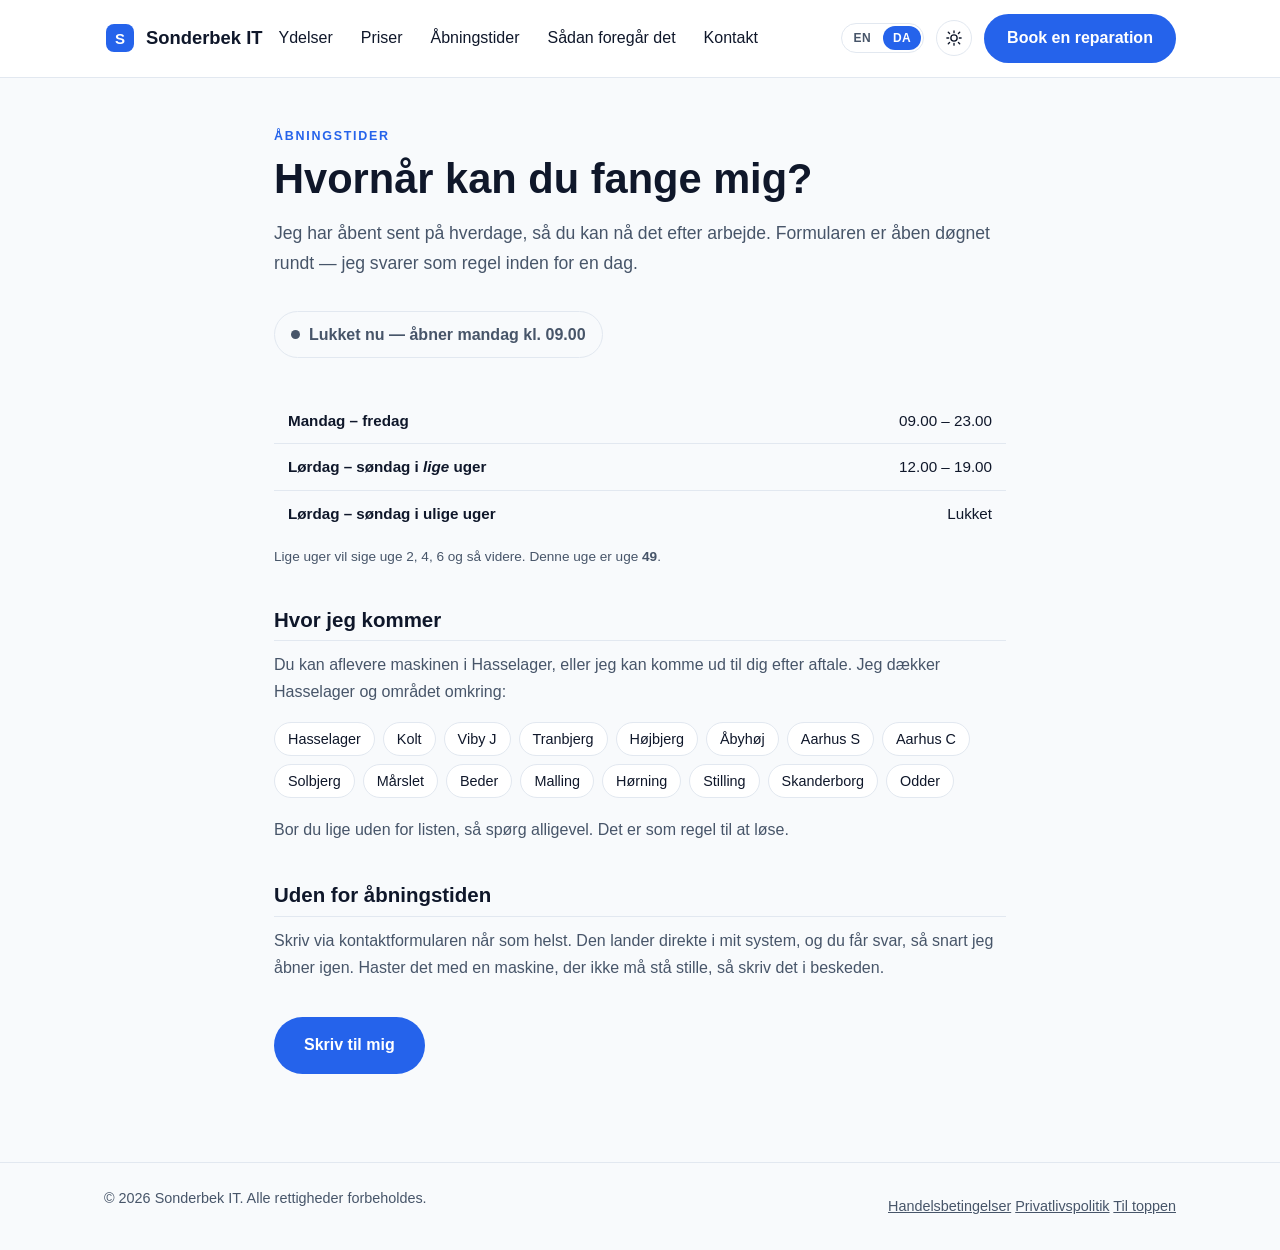
==== aabningstider.html @ d0eff86e "Publish prices, opening hours, terms and a privacy notice Four new pages, reachable from the nav and" ====
<!DOCTYPE html>
<html lang="da">
<head>
<meta charset="UTF-8">
<meta name="viewport" content="width=device-width, initial-scale=1.0">
<meta http-equiv="Content-Security-Policy" content="default-src 'self'; script-src 'self'; style-src 'self'; img-src 'self' data:; font-src 'self'; connect-src 'self' https://formsubmit.co; base-uri 'none'; form-action 'self'; object-src 'none'; upgrade-insecure-requests">
<meta name="referrer" content="strict-origin-when-cross-origin">
<title>Åbningstider — Sonderbek IT</title>
<meta name="description" content="Åbent 09-23 mandag til fredag og 12-19 i weekenden i lige uger. Computerhjælp i Hasselager, Viby, Tranbjerg og resten af Aarhus Syd.">
<link rel="canonical" href="https://mzdad.github.io/bytecare-homepage/aabningstider.html">
<meta property="og:type" content="website">
<meta property="og:site_name" content="Sonderbek IT">
<meta property="og:locale" content="da_DK">
<meta property="og:title" content="Åbningstider — Sonderbek IT">
<meta property="og:description" content="Åbent 09-23 mandag til fredag og 12-19 i weekenden i lige uger. Computerhjælp i Hasselager, Viby, Tranbjerg og resten af Aarhus Syd.">
<meta property="og:url" content="https://mzdad.github.io/bytecare-homepage/aabningstider.html">
<meta name="twitter:card" content="summary">
<link rel="stylesheet" href="css/styles.css">
<link rel="icon" href="data:image/svg+xml,%3Csvg xmlns='http://www.w3.org/2000/svg' viewBox='0 0 32 32'%3E%3Crect width='32' height='32' rx='8' fill='%232563eb'/%3E%3Ctext x='16' y='22' text-anchor='middle' font-family='Arial,Helvetica,sans-serif' font-weight='800' font-size='16' fill='white'%3ES%3C/text%3E%3C/svg%3E">
</head>
<body>

<a class="skip-link" href="#main" data-i18n="skipLink">Gå til hovedindhold</a>

<header class="site-header">
  <div class="container header-inner">
    <a href="index.html" class="logo" aria-label="Sonderbek IT forside" data-i18n-attr="aria-label:logoAria">
      <svg class="logo-mark" width="32" height="32" viewBox="0 0 32 32" fill="none" aria-hidden="true">
        <rect x="2" y="2" width="28" height="28" rx="8" fill="var(--brand)"/>
        <text x="16" y="21.5" text-anchor="middle" font-family="Arial, Helvetica, sans-serif" font-weight="800" font-size="15" fill="#fff">S</text>
      </svg>
      <span>Sonderbek IT</span>
    </a>

    <nav class="main-nav" aria-label="Primary">
      <ul class="nav-list" id="navList">
        <li><a href="index.html#services" data-i18n="navServices">Ydelser</a></li>
        <li><a href="priser.html" data-i18n="navPrices">Priser</a></li>
        <li><a href="aabningstider.html" data-i18n="navHours">Åbningstider</a></li>
        <li><a href="index.html#process" data-i18n="navProcess">Sådan foregår det</a></li>
        <li><a href="index.html#contact" data-i18n="navContact">Kontakt</a></li>
      </ul>
    </nav>

    <div class="header-controls">
      <div class="lang-toggle" role="group" aria-label="Language / Sprog">
        <button type="button" class="lang-btn" data-lang="en" aria-pressed="false">EN</button>
        <button type="button" class="lang-btn active" data-lang="da" aria-pressed="true">DA</button>
      </div>
      <button type="button" class="theme-toggle" id="themeToggle" aria-label="Skift til mørk tilstand">
        <svg class="icon-sun" viewBox="0 0 24 24" fill="none" aria-hidden="true">
          <circle cx="12" cy="12" r="4.2" stroke="currentColor" stroke-width="1.8"/>
          <path stroke="currentColor" stroke-width="1.8" stroke-linecap="round" d="M12 2.5v2.4M12 19.1v2.4M4.4 4.4l1.7 1.7M17.9 17.9l1.7 1.7M2.5 12h2.4M19.1 12h2.4M4.4 19.6l1.7-1.7M17.9 6.1l1.7-1.7"/>
        </svg>
        <svg class="icon-moon" viewBox="0 0 24 24" fill="none" aria-hidden="true">
          <path fill="currentColor" d="M20.5 14.6A8.5 8.5 0 0 1 9.4 3.5a.6.6 0 0 0-.7-.8A9.5 9.5 0 1 0 21.3 15.3a.6.6 0 0 0-.8-.7Z"/>
        </svg>
      </button>
      <a href="index.html#contact" class="btn btn-primary header-cta" data-i18n="headerCta">Book en reparation</a>
    </div>

    <button class="nav-toggle" id="navToggle" aria-expanded="false" aria-controls="navList">
      <span class="sr-only" data-i18n="menuSr">Menu</span>
      <span class="nav-toggle-bar" aria-hidden="true"></span>
      <span class="nav-toggle-bar" aria-hidden="true"></span>
      <span class="nav-toggle-bar" aria-hidden="true"></span>
    </button>
  </div>
</header>

<main id="main" class="info-main">
  <div class="container info-container">
    <p class="info-eyebrow" data-i18n="hoursEyebrow">Åbningstider</p>
    <h1 data-i18n="hoursTitle">Hvornår kan du fange mig?</h1>
    <p class="info-lead" data-i18n="hoursLead">Jeg har åbent sent på hverdage, så du kan nå det efter arbejde. Formularen er åben døgnet rundt — jeg svarer som regel inden for en dag.</p>

    <p class="open-now" id="openNow">Tjekker…</p>

    <div class="table-scroll">
      <table class="info-table hours-table">
        <tbody>
          <tr><th data-i18n="hoursWeekdays">Mandag – fredag</th><td>09.00 – 23.00</td></tr>
          <tr><th data-i18n-html="hoursEvenWeekend">Lørdag – søndag i <em>lige</em> uger</th><td>12.00 – 19.00</td></tr>
          <tr><th data-i18n="hoursOddWeekend">Lørdag – søndag i ulige uger</th><td data-i18n="hoursClosed">Lukket</td></tr>
        </tbody>
      </table>
    </div>
    <p class="info-fineprint"><span data-i18n="hoursWeekNote">Lige uger vil sige uge 2, 4, 6 og så videre. Denne uge er uge</span> <strong id="weekNumber">–</strong><span data-i18n="hoursWeekNoteEnd">.</span></p>

    <h2 data-i18n="areasTitle">Hvor jeg kommer</h2>
    <p data-i18n="areasLead">Du kan aflevere maskinen i Hasselager, eller jeg kan komme ud til dig efter aftale. Jeg dækker Hasselager og området omkring:</p>
    <ul class="area-list">
      <li>Hasselager</li><li>Kolt</li><li>Viby J</li><li>Tranbjerg</li>
      <li>Højbjerg</li><li>Åbyhøj</li><li>Aarhus S</li><li>Aarhus C</li>
      <li>Solbjerg</li><li>Mårslet</li><li>Beder</li><li>Malling</li>
      <li>Hørning</li><li>Stilling</li><li>Skanderborg</li><li>Odder</li>
    </ul>
    <p data-i18n="areasMore">Bor du lige uden for listen, så spørg alligevel. Det er som regel til at løse.</p>

    <h2 data-i18n="outsideTitle">Uden for åbningstiden</h2>
    <p data-i18n="outsideBody">Skriv via kontaktformularen når som helst. Den lander direkte i mit system, og du får svar, så snart jeg åbner igen. Haster det med en maskine, der ikke må stå stille, så skriv det i beskeden.</p>

    <div class="info-cta">
      <a href="index.html#contact" class="btn btn-primary btn-lg" data-i18n="hoursCta">Skriv til mig</a>
    </div>
  </div>
</main>

<footer class="site-footer">
  <div class="container footer-inner">
    <p>&copy; <span id="year"></span> <span data-i18n="footerText">Sonderbek IT. Alle rettigheder forbeholdes.</span></p>
    <nav aria-label="Footer">
      <a href="betingelser.html" data-i18n="footerTerms">Handelsbetingelser</a>
      <a href="privatliv.html" data-i18n="footerPrivacy">Privatlivspolitik</a>
      <a href="index.html#top" data-i18n="footerBackToTop">Til forsiden</a>
    </nav>
  </div>
</footer>

<script src="js/script.js"></script>
</body>
</html>
---- css/styles.css ----
:root {
  --brand: #2563eb;
  --brand-dark: #1d4ed8;
  --brand-soft: #dbeafe;
  --bg: #f8fafc;
  --surface: #ffffff;
  --text: #0f172a;
  --text-muted: #475569;
  --border: #e2e8f0;
  --success: #16a34a;
  --error: #dc2626;
  --radius: 12px;
  --shadow: 0 1px 2px rgba(15, 23, 42, 0.06), 0 8px 24px rgba(15, 23, 42, 0.06);
}

@media (prefers-color-scheme: dark) {
  :root:not([data-theme="light"]) {
    --bg: #0b1220;
    --surface: #111a2e;
    --text: #f1f5f9;
    --text-muted: #94a3b8;
    --border: #23304a;
    --brand-soft: #16233f;
  }
}

:root[data-theme="dark"] {
  --bg: #0b1220;
  --surface: #111a2e;
  --text: #f1f5f9;
  --text-muted: #94a3b8;
  --border: #23304a;
  --brand-soft: #16233f;
}

* { box-sizing: border-box; }
html { scroll-behavior: smooth; color-scheme: light; }
main section[id] { scroll-margin-top: 90px; }
html[data-theme="dark"] { color-scheme: dark; }
@media (prefers-color-scheme: dark) {
  html:not([data-theme="light"]) { color-scheme: dark; }
}

body {
  margin: 0;
  font-family: -apple-system, BlinkMacSystemFont, "Segoe UI", Roboto, Helvetica, Arial, sans-serif;
  background: var(--bg);
  color: var(--text);
  line-height: 1.55;
}

img, svg { max-width: 100%; display: block; }

.container {
  width: 100%;
  max-width: 1120px;
  margin: 0 auto;
  padding: 0 24px;
}

.sr-only {
  position: absolute;
  width: 1px; height: 1px;
  padding: 0; margin: -1px;
  overflow: hidden;
  clip: rect(0,0,0,0);
  white-space: nowrap;
  border: 0;
}

.skip-link {
  position: absolute;
  left: -999px;
  top: 0;
  background: var(--brand);
  color: #fff;
  padding: 10px 16px;
  border-radius: 0 0 8px 0;
  z-index: 100;
}
.skip-link:focus {
  left: 0;
}

a { color: var(--brand); }

h1, h2, h3 { line-height: 1.2; margin: 0 0 12px; }
h1 { font-size: clamp(2rem, 4vw, 2.75rem); }
h2 { font-size: clamp(1.5rem, 3vw, 2rem); }
h3 { font-size: 1.125rem; }
p { margin: 0 0 16px; color: var(--text-muted); }

.section-sub {
  max-width: 640px;
  font-size: 1.05rem;
}

/* Buttons */
.btn {
  display: inline-flex;
  align-items: center;
  justify-content: center;
  gap: 8px;
  padding: 10px 20px;
  border-radius: 999px;
  font-weight: 600;
  text-decoration: none;
  border: 2px solid transparent;
  cursor: pointer;
  transition: transform .12s ease, background-color .12s ease, border-color .12s ease;
}
.btn:hover { transform: translateY(-1px); }
.btn-primary {
  background: var(--brand);
  color: #fff;
}
.btn-primary:hover { background: var(--brand-dark); }
.btn-ghost {
  background: transparent;
  border-color: var(--border);
  color: var(--text);
}
.btn-ghost:hover { border-color: var(--brand); }
.btn-lg { padding: 14px 28px; font-size: 1rem; }

/* Header */
.site-header {
  position: sticky;
  top: 0;
  z-index: 50;
  background: var(--surface);
  border-bottom: 1px solid var(--border);
}
.header-inner {
  display: flex;
  align-items: center;
  gap: 16px;
  padding-top: 14px;
  padding-bottom: 14px;
}
.logo {
  display: flex;
  align-items: center;
  gap: 10px;
  font-weight: 800;
  font-size: 1.15rem;
  text-decoration: none;
  color: var(--text);
  white-space: nowrap;
}
.logo-mark { flex-shrink: 0; }
.nav-list a { white-space: nowrap; }
.header-cta { flex-shrink: 0; min-width: 12rem; text-align: center; }

.header-controls {
  display: flex;
  align-items: center;
  gap: 12px;
  margin-left: auto;
}
.lang-toggle {
  display: flex;
  border: 1px solid var(--border);
  border-radius: 999px;
  padding: 2px;
  gap: 2px;
}
.lang-btn {
  border: none;
  background: transparent;
  color: var(--text-muted);
  font-size: .75rem;
  font-weight: 700;
  letter-spacing: .03em;
  padding: 5px 10px;
  border-radius: 999px;
  cursor: pointer;
}
.lang-btn:hover { color: var(--text); }
.lang-btn.active {
  background: var(--brand);
  color: #fff;
}
.lang-btn.active:hover { color: #fff; }

.theme-toggle {
  width: 36px;
  height: 36px;
  flex-shrink: 0;
  border: 1px solid var(--border);
  border-radius: 50%;
  background: transparent;
  color: var(--text);
  display: inline-flex;
  align-items: center;
  justify-content: center;
  cursor: pointer;
}
.theme-toggle:hover { border-color: var(--brand); color: var(--brand); }
.theme-toggle svg { width: 18px; height: 18px; }
.theme-toggle .icon-moon { display: none; }
[data-theme="dark"] .theme-toggle .icon-sun { display: none; }
[data-theme="dark"] .theme-toggle .icon-moon { display: block; }
@media (prefers-color-scheme: dark) {
  :root:not([data-theme="light"]) .theme-toggle .icon-sun { display: none; }
  :root:not([data-theme="light"]) .theme-toggle .icon-moon { display: block; }
}

.nav-toggle {
  display: none;
  background: none;
  border: 1px solid var(--border);
  border-radius: 8px;
  width: 40px;
  height: 40px;
  align-items: center;
  justify-content: center;
  cursor: pointer;
}
.hamburger, .hamburger::before, .hamburger::after {
  display: block;
  width: 18px;
  height: 2px;
  background: var(--text);
  position: relative;
}
.hamburger::before, .hamburger::after {
  content: "";
  position: absolute;
  left: 0;
}
.hamburger::before { top: -6px; }
.hamburger::after { top: 6px; }

.nav-list {
  list-style: none;
  display: flex;
  gap: 28px;
  margin: 0;
  padding: 0;
}
.nav-list a {
  color: var(--text);
  text-decoration: none;
  font-weight: 500;
}
.nav-list a:hover { color: var(--brand); }

/* Hero */
.hero { padding: 72px 0 48px; }
.hero-inner {
  display: grid;
  grid-template-columns: 1.1fr 0.9fr;
  gap: 48px;
  align-items: center;
}
.eyebrow {
  color: var(--brand);
  font-weight: 700;
  letter-spacing: .04em;
  text-transform: uppercase;
  font-size: .8rem;
  margin-bottom: 10px;
}
.lead { font-size: 1.1rem; }
.hero-actions {
  display: flex;
  gap: 14px;
  flex-wrap: wrap;
  margin: 24px 0;
}
.hero-trust {
  display: flex;
  gap: 20px;
  flex-wrap: wrap;
  list-style: none;
  padding: 0;
  margin: 8px 0 0;
  color: var(--text-muted);
  font-size: .9rem;
}
.hero-trust li::before { content: "✓ "; color: var(--success); font-weight: 700; }

/* Services */
.services { padding: 64px 0; }
.card-grid {
  display: grid;
  grid-template-columns: repeat(3, 1fr);
  gap: 20px;
  margin-top: 32px;
}
.card {
  background: var(--surface);
  border: 1px solid var(--border);
  border-radius: var(--radius);
  padding: 24px;
  box-shadow: var(--shadow);
}
.card-icon { font-size: 1.75rem; margin-bottom: 12px; }
.card p { margin: 0; }

/* Why us */
.why-us { padding: 64px 0; background: var(--surface); border-top: 1px solid var(--border); border-bottom: 1px solid var(--border); }
.why-inner {
  display: grid;
  grid-template-columns: 1.3fr 0.7fr;
  gap: 48px;
  align-items: start;
}
.checklist { list-style: none; padding: 0; margin: 24px 0 0; display: grid; gap: 14px; }
.checklist li { padding-left: 28px; position: relative; color: var(--text-muted); }
.checklist li::before { content: "✓"; position: absolute; left: 0; color: var(--success); font-weight: 700; }
.checklist strong { color: var(--text); }

.stat-panel {
  background: var(--brand-soft);
  border-radius: var(--radius);
  padding: 28px;
  display: grid;
  gap: 20px;
}
.stat { display: flex; flex-direction: column; }
.stat-num { font-size: 1.75rem; font-weight: 800; color: var(--brand); }
.stat-label { color: var(--text-muted); font-size: .9rem; }

/* Process */
.process { padding: 64px 0; }
.steps {
  list-style: none;
  padding: 0;
  margin: 32px 0 0;
  display: grid;
  grid-template-columns: repeat(4, 1fr);
  gap: 20px;
  counter-reset: step;
}
.steps li { position: relative; }
.step-num {
  display: inline-flex;
  align-items: center;
  justify-content: center;
  width: 36px;
  height: 36px;
  border-radius: 50%;
  background: var(--brand);
  color: #fff;
  font-weight: 700;
  margin-bottom: 12px;
}
.steps p { margin: 0; }

/* Contact */
.contact { padding: 64px 0 88px; }
.contact-inner {
  display: grid;
  grid-template-columns: 0.9fr 1.1fr;
  gap: 48px;
  align-items: start;
}
.contact-details { display: grid; gap: 16px; margin: 24px 0; }
.contact-details dt { font-weight: 700; font-size: .8rem; text-transform: uppercase; letter-spacing: .04em; color: var(--text-muted); }
.contact-details dd { margin: 2px 0 0; font-size: 1.05rem; }
.privacy-note {
  font-size: .85rem;
  padding: 14px 16px;
  background: var(--brand-soft);
  border-radius: 8px;
  color: var(--text);
}

.contact-form {
  background: var(--surface);
  border: 1px solid var(--border);
  border-radius: var(--radius);
  padding: 28px;
  box-shadow: var(--shadow);
}
.form-row { margin-bottom: 18px; display: flex; flex-direction: column; gap: 6px; }
.form-row label { font-weight: 600; font-size: .9rem; }
.optional { font-weight: 400; color: var(--text-muted); }
.form-row input, .form-row textarea {
  border: 1px solid var(--border);
  border-radius: 8px;
  padding: 10px 12px;
  font: inherit;
  background: var(--bg);
  color: var(--text);
}
.form-row input:focus, .form-row textarea:focus {
  outline: 2px solid var(--brand);
  outline-offset: 1px;
}
.form-status { min-height: 20px; font-size: .9rem; font-weight: 600; }
.form-status[data-state="error"] { color: var(--error); }
.form-status[data-state="success"] { color: var(--success); }

[hidden] { display: none !important; }
.form-fallback {
  margin-top: 24px;
  padding-top: 20px;
  border-top: 1px solid var(--border);
}
.form-fallback p { font-size: .9rem; margin-bottom: 10px; }
.fallback-address {
  font-weight: 700;
  font-size: 1rem;
  color: var(--text);
}
.fallback-message {
  margin: 0 0 14px;
  padding: 12px 14px;
  background: var(--bg);
  border: 1px solid var(--border);
  border-radius: 8px;
  font-family: ui-monospace, SFMono-Regular, Menlo, Consolas, monospace;
  font-size: .8rem;
  color: var(--text);
  white-space: pre-wrap;
  word-break: break-word;
  max-height: 220px;
  overflow-y: auto;
}

/* Footer */
.site-footer {
  border-top: 1px solid var(--border);
  padding: 24px 0;
}
.footer-inner {
  display: flex;
  justify-content: space-between;
  align-items: center;
  flex-wrap: wrap;
  gap: 12px;
  color: var(--text-muted);
  font-size: .9rem;
}
.footer-inner a { color: var(--text-muted); }

/* Responsive */
@media (max-width: 860px) {
  .hero-inner, .why-inner, .contact-inner { grid-template-columns: 1fr; }
  .hero-visual { order: -1; max-width: 320px; margin: 0 auto; }
  .card-grid { grid-template-columns: repeat(2, 1fr); }
  .steps { grid-template-columns: repeat(2, 1fr); }
}

/* The header runs out of room well before the page does — especially in
   Danish, where the nav labels are longer — so it collapses earlier. */
@media (max-width: 900px) {
  .nav-toggle { display: inline-flex; }
  .nav-list {
    position: absolute;
    top: 100%;
    left: 0;
    right: 0;
    flex-direction: column;
    background: var(--surface);
    border-bottom: 1px solid var(--border);
    padding: 16px 24px;
    gap: 16px;
    display: none;
  }
  .nav-list.open { display: flex; }
  .header-cta { display: none; }
}

@media (max-width: 640px) {
  .card-grid { grid-template-columns: 1fr; }
  .steps { grid-template-columns: 1fr; }
}

/* ==========================================================================
   Information pages - Priser, Aabningstider, Handelsbetingelser, Privatliv
   ========================================================================== */

.info-main { padding: 48px 0 88px; }
.info-container { max-width: 780px; }

.info-eyebrow {
  font-size: 0.78rem;
  letter-spacing: 0.14em;
  text-transform: uppercase;
  color: var(--brand);
  font-weight: 700;
  margin: 0 0 8px;
}
.info-main h1 { font-size: clamp(1.9rem, 4.5vw, 2.6rem); line-height: 1.15; margin: 0 0 16px; }
.info-main h2 {
  font-size: 1.28rem;
  margin: 40px 0 10px;
  padding-bottom: 8px;
  border-bottom: 1px solid var(--border);
}
.info-lead { font-size: 1.1rem; line-height: 1.65; color: var(--text-muted); margin: 0 0 28px; }
.info-main p { line-height: 1.7; }
.info-en-note { font-size: 0.92rem; color: var(--text-muted); }
.info-fineprint { font-size: 0.85rem; color: var(--text-muted); }

.info-list { line-height: 1.7; padding-left: 20px; }
.info-list li { margin: 8px 0; }

/* The two headline rates */
.price-hero {
  display: grid;
  grid-template-columns: repeat(auto-fit, minmax(210px, 1fr));
  gap: 1px;
  background: var(--border);
  border: 1px solid var(--border);
  border-radius: 12px;
  overflow: hidden;
  margin: 28px 0 8px;
}
.price-hero-cell {
  background: var(--surface);
  padding: 22px 24px;
  display: flex;
  flex-direction: column;
  gap: 3px;
}
.price-hero-label {
  font-size: 0.76rem;
  letter-spacing: 0.1em;
  text-transform: uppercase;
  color: var(--text-muted);
  font-weight: 700;
}
.price-hero-value { font-size: 2.1rem; font-weight: 800; line-height: 1.1; color: var(--brand); }
.price-hero-note { font-size: 0.88rem; color: var(--text-muted); }

/* Tables */
.table-scroll { overflow-x: auto; margin: 18px 0 8px; }
.info-table {
  width: 100%;
  border-collapse: collapse;
  font-size: 0.95rem;
  min-width: 460px;
}
.info-table th,
.info-table td { padding: 11px 14px; text-align: left; border-bottom: 1px solid var(--border); }
.info-table thead th {
  font-size: 0.74rem;
  letter-spacing: 0.09em;
  text-transform: uppercase;
  color: var(--text-muted);
}
.info-table tbody tr:last-child th,
.info-table tbody tr:last-child td { border-bottom: none; }
.info-table .num { text-align: right; white-space: nowrap; font-variant-numeric: tabular-nums; }
.info-table .plus { color: var(--text-muted); font-size: 0.85em; }
.hours-table th { font-weight: 600; }
.hours-table td { text-align: right; font-variant-numeric: tabular-nums; white-space: nowrap; }

/* Open / closed badge */
.open-now {
  display: inline-flex;
  align-items: center;
  gap: 9px;
  font-weight: 700;
  font-size: 1rem;
  padding: 9px 16px;
  border-radius: 999px;
  border: 1px solid var(--border);
  margin: 4px 0 22px;
}
.open-now::before {
  content: "";
  width: 9px;
  height: 9px;
  border-radius: 50%;
  background: currentColor;
  flex-shrink: 0;
}
.open-now[data-state="open"] { color: #157a4a; border-color: #157a4a; }
.open-now[data-state="closed"] { color: var(--text-muted); }
html[data-theme="dark"] .open-now[data-state="open"] { color: #52c68d; border-color: #52c68d; }

/* Service areas */
.area-list {
  list-style: none;
  padding: 0;
  margin: 14px 0 18px;
  display: flex;
  flex-wrap: wrap;
  gap: 8px;
}
.area-list li {
  border: 1px solid var(--border);
  border-radius: 999px;
  padding: 5px 13px;
  font-size: 0.9rem;
  background: var(--surface);
}

/* Something the owner still has to fill in - deliberately obvious */
.notice {
  border: 1px solid var(--border);
  border-left: 4px solid var(--brand);
  border-radius: 8px;
  padding: 14px 18px;
  margin: 22px 0;
  font-size: 0.94rem;
  line-height: 1.6;
  background: var(--surface);
}
.notice-todo { border-left-color: #c2761c; }
.todo-inline {
  border-bottom: 1px dashed currentColor;
  color: #c2761c;
  font-style: italic;
}
html[data-theme="dark"] .notice-todo { border-left-color: #e0a44c; }
html[data-theme="dark"] .todo-inline { color: #e0a44c; }

.info-cta { margin-top: 36px; }

@media (max-width: 560px) {
  .info-main h2 { margin-top: 30px; }
  .price-hero-value { font-size: 1.8rem; }
}
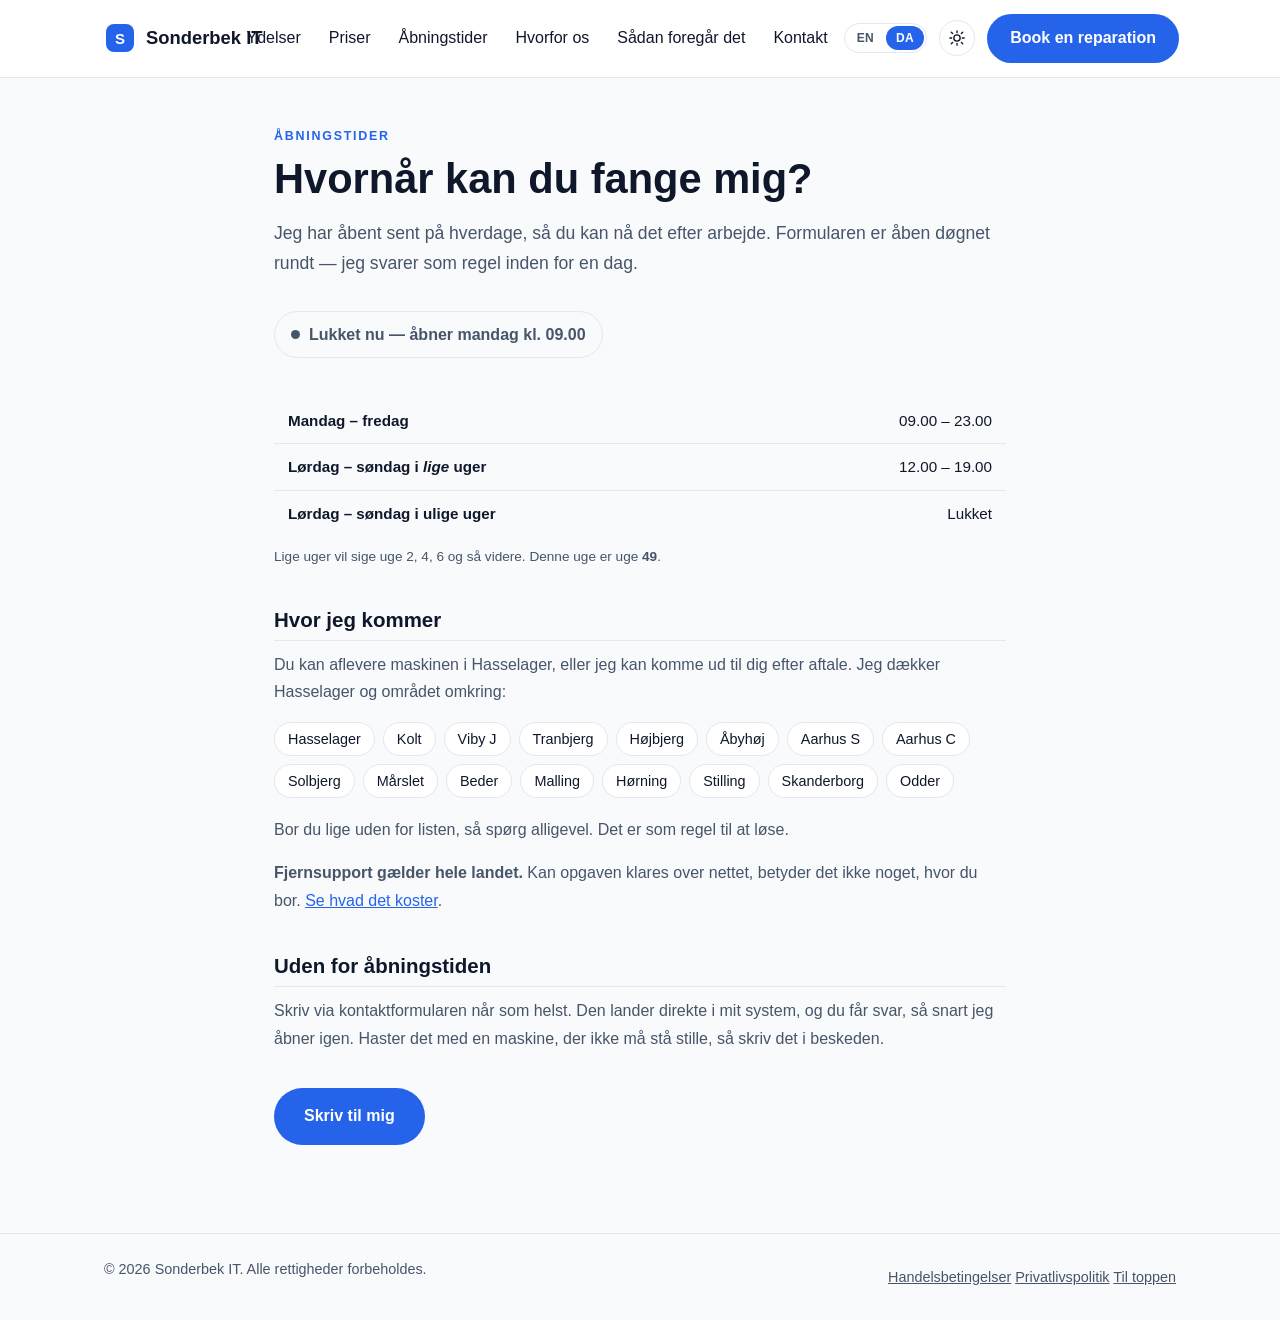
==== commit 97f30bc8: "Put "Hvorfor os" back in the nav, and add remote support The four new pages were built with a five-i" ====
--- a/aabningstider.html
+++ b/aabningstider.html
@@ -37,6 +37,7 @@
         <li><a href="index.html#services" data-i18n="navServices">Ydelser</a></li>
         <li><a href="priser.html" data-i18n="navPrices">Priser</a></li>
         <li><a href="aabningstider.html" data-i18n="navHours">Åbningstider</a></li>
+        <li><a href="index.html#why-us" data-i18n="navWhyUs">Hvorfor os</a></li>
         <li><a href="index.html#process" data-i18n="navProcess">Sådan foregår det</a></li>
         <li><a href="index.html#contact" data-i18n="navContact">Kontakt</a></li>
       </ul>
@@ -96,6 +97,7 @@
       <li>Hørning</li><li>Stilling</li><li>Skanderborg</li><li>Odder</li>
     </ul>
     <p data-i18n="areasMore">Bor du lige uden for listen, så spørg alligevel. Det er som regel til at løse.</p>
+    <p data-i18n-html="areasRemote"><strong>Fjernsupport gælder hele landet.</strong> Kan opgaven klares over nettet, betyder det ikke noget, hvor du bor. <a href="priser.html">Se hvad det koster</a>.</p>
 
     <h2 data-i18n="outsideTitle">Uden for åbningstiden</h2>
     <p data-i18n="outsideBody">Skriv via kontaktformularen når som helst. Den lander direkte i mit system, og du får svar, så snart jeg åbner igen. Haster det med en maskine, der ikke må stå stille, så skriv det i beskeden.</p>
